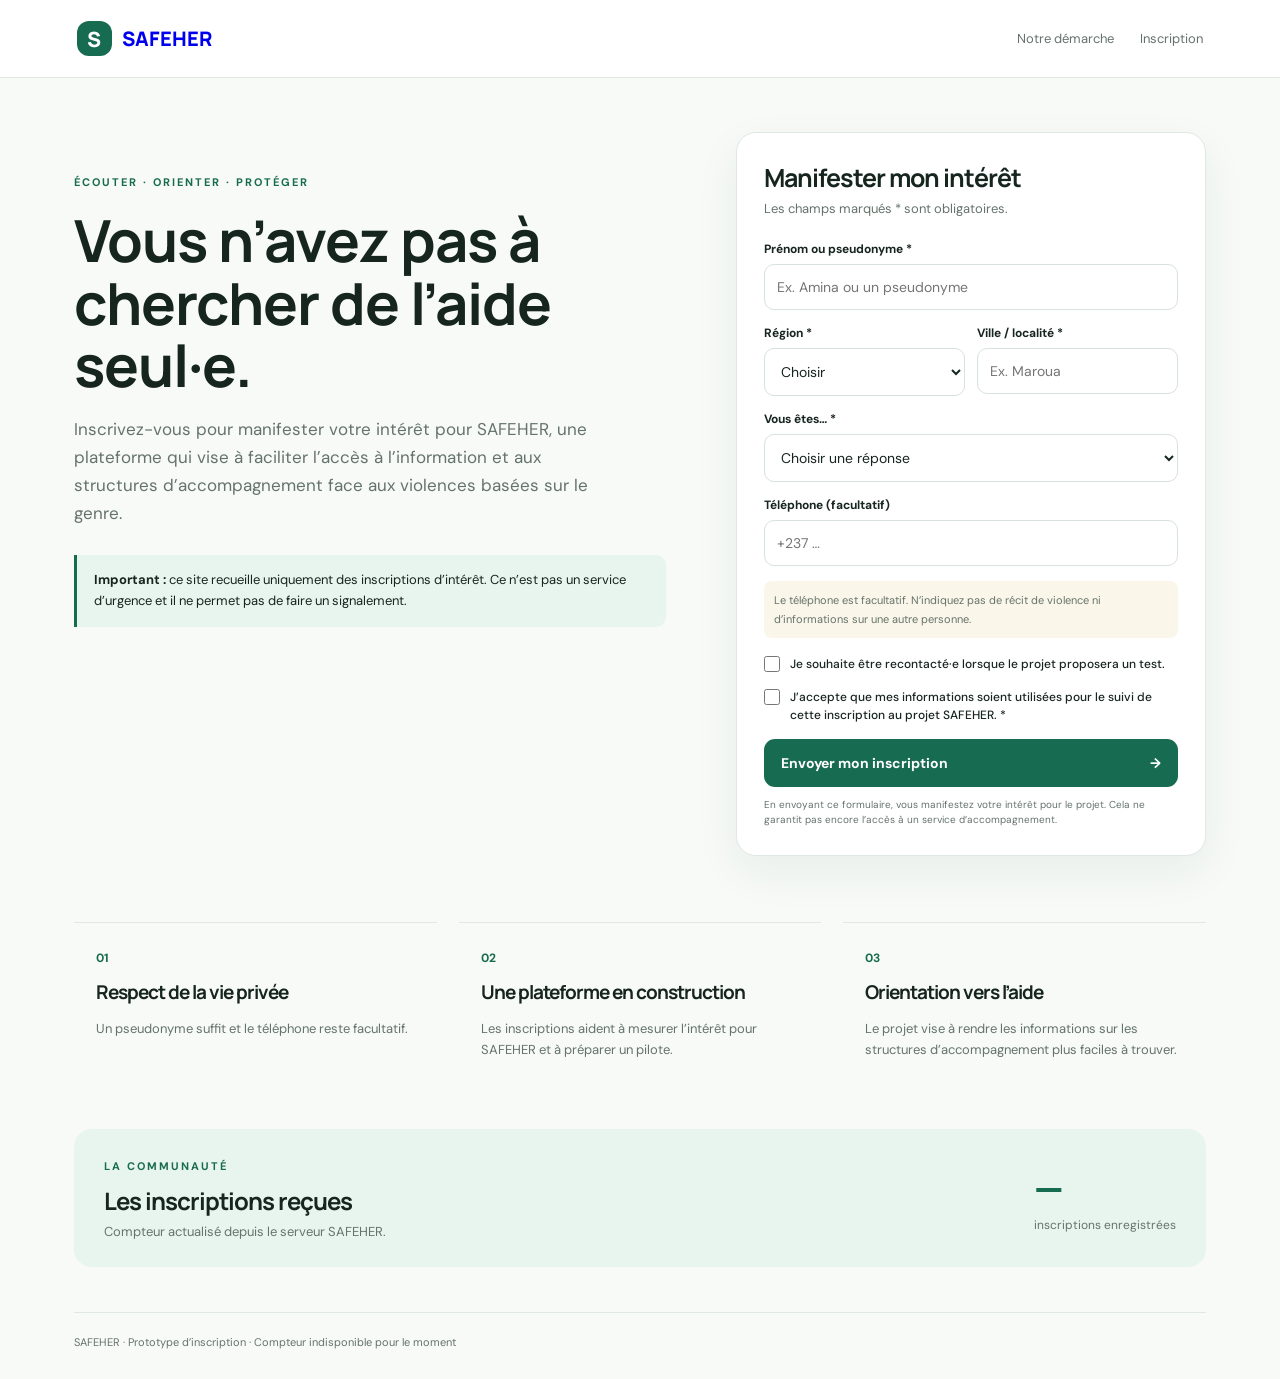
==== index.html @ ee5dd03b "Initialisation frontend" ====
<!doctype html>
<html lang="fr"><head><meta charset="utf-8"><meta name="viewport" content="width=device-width,initial-scale=1">
<title>SAFEHER — Inscription</title><link rel="stylesheet" href="/assets/style.css"></head>
<body>
<header class="top"><a class="brand" href="/"><span class="logo">S</span> SAFEHER</a><nav><a href="#fonctionnement">Notre démarche</a><a href="#inscription">Inscription</a></nav></header>
<main><section class="hero"><div class="hero-copy"><span class="eyebrow">ÉCOUTER · ORIENTER · PROTÉGER</span>
<h1>Vous n’avez pas à chercher de l’aide seul·e.</h1>
<p>Inscrivez-vous pour manifester votre intérêt pour SAFEHER, une plateforme qui vise à faciliter l’accès à l’information et aux structures d’accompagnement face aux violences basées sur le genre.</p>
<div class="note"><strong>Important :</strong> ce site recueille uniquement des inscriptions d’intérêt. Ce n’est pas un service d’urgence et il ne permet pas de faire un signalement.</div></div>
<div class="form-card" id="inscription"><h2>Manifester mon intérêt</h2><p class="sub">Les champs marqués * sont obligatoires.</p><div id="message" class="alert hidden" role="status"></div>
<form id="signup-form">
<label>Prénom ou pseudonyme *<input name="first_name" maxlength="70" required placeholder="Ex. Amina ou un pseudonyme"></label>
<div class="two"><label>Région *<select name="region" required><option value="">Choisir</option><option>Adamaoua</option><option>Centre</option><option>Est</option><option>Extrême-Nord</option><option>Littoral</option><option>Nord</option><option>Nord-Ouest</option><option>Ouest</option><option>Sud</option><option>Sud-Ouest</option></select></label>
<label>Ville / localité *<input name="city" maxlength="90" required placeholder="Ex. Maroua"></label></div>
<label>Vous êtes… *<select name="profile" required><option value="">Choisir une réponse</option><option>Personne intéressée</option><option>Témoin / proche</option><option>Professionnel(le) / association</option><option>Autre</option></select></label>
<label>Téléphone (facultatif)<input name="phone" inputmode="tel" maxlength="30" placeholder="+237 …"></label>
<p class="privacy">Le téléphone est facultatif. N’indiquez pas de récit de violence ni d’informations sur une autre personne.</p>
<label class="check"><input type="checkbox" name="wants_followup" value="yes"><span>Je souhaite être recontacté·e lorsque le projet proposera un test.</span></label>
<label class="check"><input type="checkbox" name="consent" value="yes" required><span>J’accepte que mes informations soient utilisées pour le suivi de cette inscription au projet SAFEHER. *</span></label>
<div class="hp" aria-hidden="true"><label>Ne pas remplir<input name="website" tabindex="-1" autocomplete="off"></label></div>
<button id="submit-btn" type="submit">Envoyer mon inscription <span>→</span></button>
<p class="fine">En envoyant ce formulaire, vous manifestez votre intérêt pour le projet. Cela ne garantit pas encore l’accès à un service d’accompagnement.</p></form></div></section>
<section id="fonctionnement" class="features"><div><span class="num">01</span><h3>Respect de la vie privée</h3><p>Un pseudonyme suffit et le téléphone reste facultatif.</p></div><div><span class="num">02</span><h3>Une plateforme en construction</h3><p>Les inscriptions aident à mesurer l’intérêt pour SAFEHER et à préparer un pilote.</p></div><div><span class="num">03</span><h3>Orientation vers l’aide</h3><p>Le projet vise à rendre les informations sur les structures d’accompagnement plus faciles à trouver.</p></div></section>
<section class="stats" aria-live="polite"><div><span class="eyebrow">LA COMMUNAUTÉ</span><h2>Les inscriptions reçues</h2><p>Compteur actualisé depuis le serveur SAFEHER.</p></div><div class="count"><strong id="total">—</strong><span>inscriptions enregistrées</span></div></section>
<footer>SAFEHER · Prototype d’inscription · <span id="footer-status">Connexion au serveur…</span></footer></main>
<script src="/assets/app.js"></script></body></html>
---- assets/style.css ----
@import url('https://fonts.googleapis.com/css2?family=DM+Sans:wght@400;500;600;700&family=Manrope:wght@500;600;700;800&display=swap');
:root{--ink:#17251f;--green:#176b50;--mint:#e8f5ee;--muted:#65736c;--line:#dfe8e2;--paper:#f7faf7}
*{box-sizing:border-box}body{margin:0;background:var(--paper);color:var(--ink);font-family:'DM Sans',sans-serif}.top{height:78px;display:flex;align-items:center;justify-content:space-between;padding:0 6vw;background:#fff;border-bottom:1px solid var(--line)}.brand{text-decoration:none;font:800 20px Manrope,sans-serif;display:flex;align-items:center;gap:10px}.logo{display:grid;place-items:center;width:35px;height:35px;border-radius:12px;background:var(--green);color:white;font:800 21px Manrope}nav{display:flex;gap:26px}nav a{text-decoration:none;font-size:13px;color:var(--muted)}main{max-width:1180px;margin:auto;padding:54px 24px 30px}.hero{display:grid;grid-template-columns:1fr 470px;gap:70px;align-items:start}.hero-copy{padding-top:38px}.eyebrow{font-size:11px;letter-spacing:2px;font-weight:700;color:var(--green)}h1,h2,h3{font-family:Manrope,sans-serif;letter-spacing:-1px}h1{font-size:clamp(36px,4.6vw,58px);line-height:1.08;max-width:600px;margin:18px 0}p{line-height:1.65;color:var(--muted)}.hero-copy>p{font-size:17px;max-width:550px}.note{background:var(--mint);border-left:3px solid var(--green);padding:15px 17px;border-radius:0 10px 10px 0;font-size:13px;line-height:1.6;margin-top:28px}.form-card{background:#fff;border:1px solid var(--line);border-radius:20px;padding:27px;box-shadow:0 16px 45px #173c2610}.form-card h2{font-size:25px;margin:0 0 3px}.sub{font-size:13px;margin-top:0}.form-card form{margin-top:22px}label{display:block;font-size:12px;font-weight:700;margin:0 0 15px}input,select{width:100%;margin-top:7px;border:1px solid #d7e2da;border-radius:10px;padding:13px 12px;background:#fff;color:var(--ink);font:14px 'DM Sans',sans-serif;outline:none}input:focus,select:focus{border-color:var(--green);box-shadow:0 0 0 3px #176b5015}.two{display:grid;grid-template-columns:1fr 1fr;gap:12px}.privacy{font-size:11px;background:#faf6e9;padding:10px;border-radius:8px;margin:0 0 17px}.check{display:flex;align-items:flex-start;gap:10px;font-weight:500;line-height:1.5}.check input{width:16px;height:16px;margin:1px 0 0;flex-shrink:0;accent-color:var(--green)}button{display:flex;align-items:center;justify-content:space-between;gap:20px;width:100%;border:0;border-radius:11px;background:var(--green);color:#fff;padding:15px 17px;font:700 14px 'DM Sans',sans-serif;cursor:pointer;margin-top:12px}button:disabled{opacity:.65}.fine{font-size:10px;line-height:1.55;margin-bottom:0}.alert{padding:10px;border-radius:8px;font-size:12px;margin:12px 0;background:#fff0ed;color:#9d3022}.alert.success{background:#e8f5ee;color:#176b50}.hidden{display:none}.hp{position:absolute;left:-10000px}.features{display:grid;grid-template-columns:repeat(3,1fr);gap:22px;margin-top:66px}.features>div{padding:23px 22px;border-top:1px solid var(--line)}.num{color:var(--green);font-size:12px;font-weight:700}.features h3{font-size:19px;margin:12px 0 5px}.features p{font-size:13px;margin-bottom:0}.stats{margin-top:45px;background:#e8f5ee;border-radius:18px;padding:25px 30px;display:flex;align-items:center;justify-content:space-between;gap:20px}.stats h2{margin:9px 0 0}.stats p{margin:4px 0 0;font-size:13px}.count strong{display:block;font:800 38px Manrope;color:var(--green)}.count span{font-size:12px;color:var(--muted)}footer{font-size:11px;color:var(--muted);border-top:1px solid var(--line);padding-top:22px;margin-top:45px}@media(max-width:900px){.hero{grid-template-columns:1fr;gap:30px}.hero-copy{padding-top:0}.form-card{max-width:600px}.features{margin-top:35px}.top{padding:0 20px}}@media(max-width:600px){main{padding:30px 16px}.top{height:65px}nav{gap:12px}nav a{font-size:11px}.hero-copy h1{font-size:39px}.form-card{padding:20px}.two,.features{grid-template-columns:1fr}.stats{align-items:flex-start;flex-direction:column}}
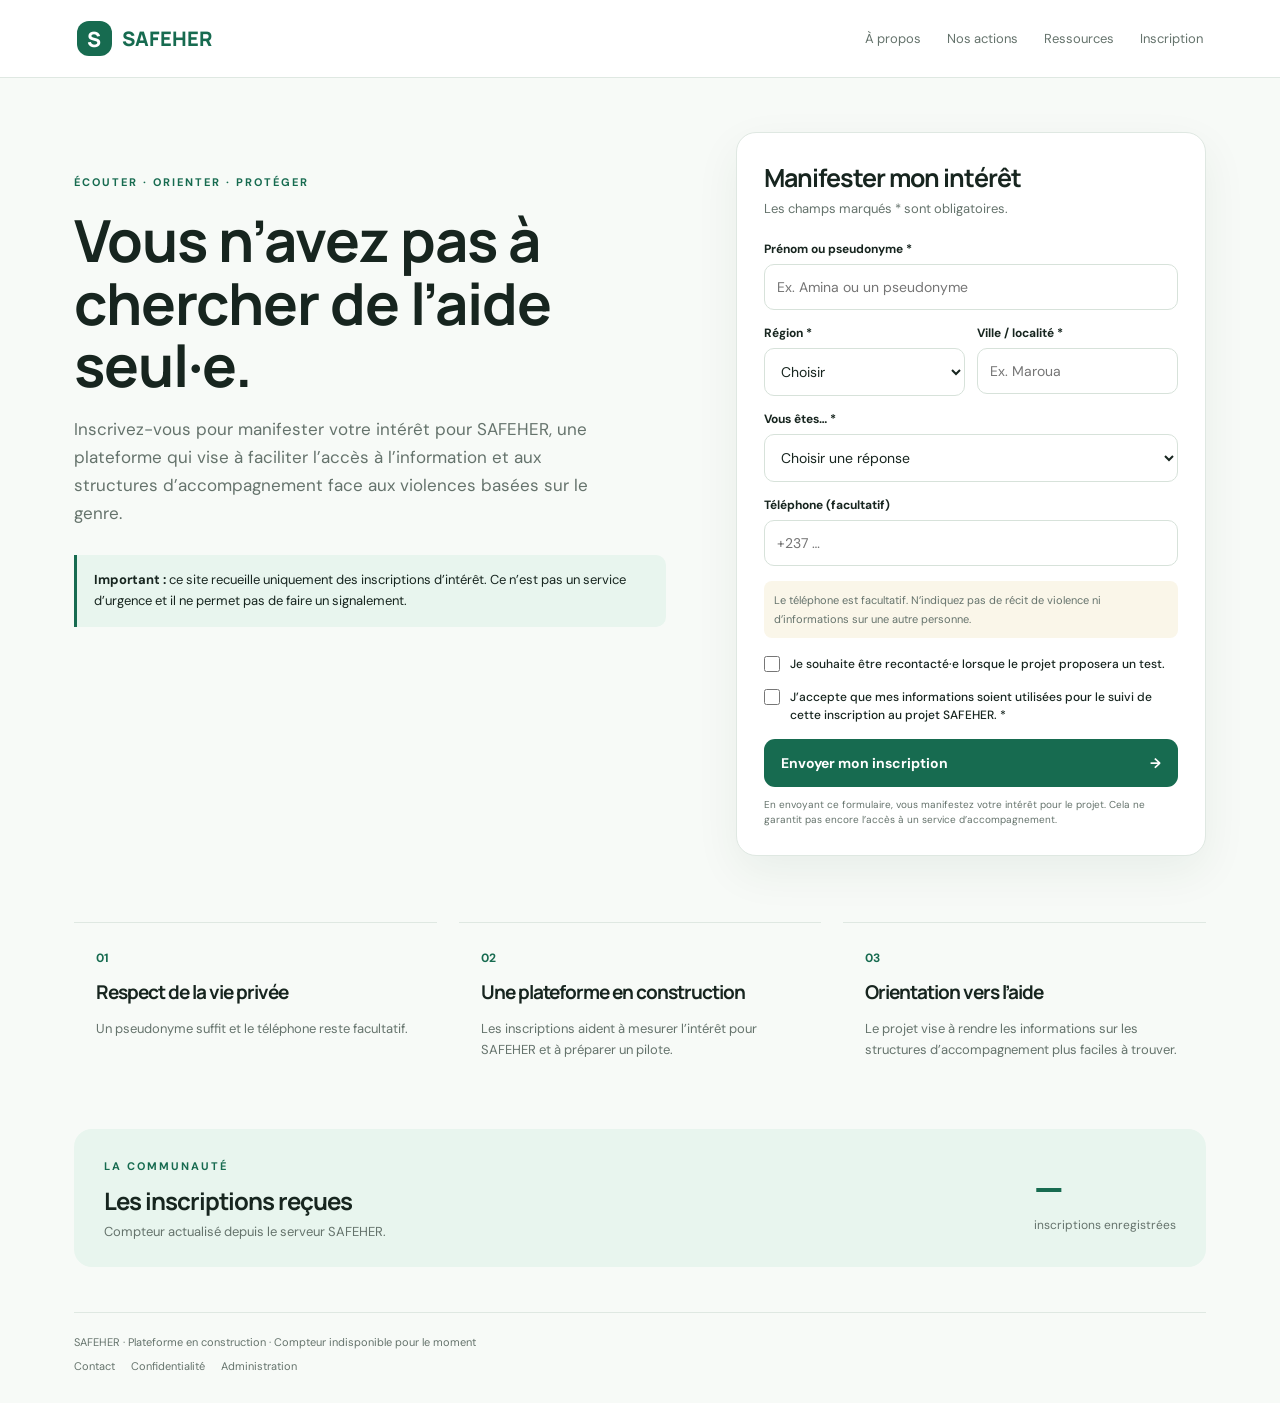
==== commit 68398f99: "maj pages" ====
--- a/index.html
+++ b/index.html
@@ -1,8 +1,8 @@
 <!doctype html>
 <html lang="fr"><head><meta charset="utf-8"><meta name="viewport" content="width=device-width,initial-scale=1">
-<title>SAFEHER — Inscription</title><link rel="stylesheet" href="/assets/style.css"></head>
+<title>SAFEHER — Écouter, orienter, protéger</title><link rel="stylesheet" href="/assets/style.css"></head>
 <body>
-<header class="top"><a class="brand" href="/"><span class="logo">S</span> SAFEHER</a><nav><a href="#fonctionnement">Notre démarche</a><a href="#inscription">Inscription</a></nav></header>
+<header class="top"><a class="brand" href="/"><span class="logo">S</span> SAFEHER</a><nav><a href="/a-propos">À propos</a><a href="/actions">Nos actions</a><a href="/ressources">Ressources</a><a href="#inscription">Inscription</a></nav></header>
 <main><section class="hero"><div class="hero-copy"><span class="eyebrow">ÉCOUTER · ORIENTER · PROTÉGER</span>
 <h1>Vous n’avez pas à chercher de l’aide seul·e.</h1>
 <p>Inscrivez-vous pour manifester votre intérêt pour SAFEHER, une plateforme qui vise à faciliter l’accès à l’information et aux structures d’accompagnement face aux violences basées sur le genre.</p>
@@ -22,5 +22,5 @@
 <p class="fine">En envoyant ce formulaire, vous manifestez votre intérêt pour le projet. Cela ne garantit pas encore l’accès à un service d’accompagnement.</p></form></div></section>
 <section id="fonctionnement" class="features"><div><span class="num">01</span><h3>Respect de la vie privée</h3><p>Un pseudonyme suffit et le téléphone reste facultatif.</p></div><div><span class="num">02</span><h3>Une plateforme en construction</h3><p>Les inscriptions aident à mesurer l’intérêt pour SAFEHER et à préparer un pilote.</p></div><div><span class="num">03</span><h3>Orientation vers l’aide</h3><p>Le projet vise à rendre les informations sur les structures d’accompagnement plus faciles à trouver.</p></div></section>
 <section class="stats" aria-live="polite"><div><span class="eyebrow">LA COMMUNAUTÉ</span><h2>Les inscriptions reçues</h2><p>Compteur actualisé depuis le serveur SAFEHER.</p></div><div class="count"><strong id="total">—</strong><span>inscriptions enregistrées</span></div></section>
-<footer>SAFEHER · Prototype d’inscription · <span id="footer-status">Connexion au serveur…</span></footer></main>
+<footer>SAFEHER · Plateforme en construction · <span id="footer-status">Connexion au serveur…</span><span class="footer-links"><a href="/contact">Contact</a><a href="/confidentialite">Confidentialité</a><a href="/admin">Administration</a></span></footer></main>
 <script src="/assets/app.js"></script></body></html>
--- a/assets/style.css
+++ b/assets/style.css
@@ -1,3 +1,35 @@
 @import url('https://fonts.googleapis.com/css2?family=DM+Sans:wght@400;500;600;700&family=Manrope:wght@500;600;700;800&display=swap');
 :root{--ink:#17251f;--green:#176b50;--mint:#e8f5ee;--muted:#65736c;--line:#dfe8e2;--paper:#f7faf7}
 *{box-sizing:border-box}body{margin:0;background:var(--paper);color:var(--ink);font-family:'DM Sans',sans-serif}.top{height:78px;display:flex;align-items:center;justify-content:space-between;padding:0 6vw;background:#fff;border-bottom:1px solid var(--line)}.brand{text-decoration:none;font:800 20px Manrope,sans-serif;display:flex;align-items:center;gap:10px}.logo{display:grid;place-items:center;width:35px;height:35px;border-radius:12px;background:var(--green);color:white;font:800 21px Manrope}nav{display:flex;gap:26px}nav a{text-decoration:none;font-size:13px;color:var(--muted)}main{max-width:1180px;margin:auto;padding:54px 24px 30px}.hero{display:grid;grid-template-columns:1fr 470px;gap:70px;align-items:start}.hero-copy{padding-top:38px}.eyebrow{font-size:11px;letter-spacing:2px;font-weight:700;color:var(--green)}h1,h2,h3{font-family:Manrope,sans-serif;letter-spacing:-1px}h1{font-size:clamp(36px,4.6vw,58px);line-height:1.08;max-width:600px;margin:18px 0}p{line-height:1.65;color:var(--muted)}.hero-copy>p{font-size:17px;max-width:550px}.note{background:var(--mint);border-left:3px solid var(--green);padding:15px 17px;border-radius:0 10px 10px 0;font-size:13px;line-height:1.6;margin-top:28px}.form-card{background:#fff;border:1px solid var(--line);border-radius:20px;padding:27px;box-shadow:0 16px 45px #173c2610}.form-card h2{font-size:25px;margin:0 0 3px}.sub{font-size:13px;margin-top:0}.form-card form{margin-top:22px}label{display:block;font-size:12px;font-weight:700;margin:0 0 15px}input,select{width:100%;margin-top:7px;border:1px solid #d7e2da;border-radius:10px;padding:13px 12px;background:#fff;color:var(--ink);font:14px 'DM Sans',sans-serif;outline:none}input:focus,select:focus{border-color:var(--green);box-shadow:0 0 0 3px #176b5015}.two{display:grid;grid-template-columns:1fr 1fr;gap:12px}.privacy{font-size:11px;background:#faf6e9;padding:10px;border-radius:8px;margin:0 0 17px}.check{display:flex;align-items:flex-start;gap:10px;font-weight:500;line-height:1.5}.check input{width:16px;height:16px;margin:1px 0 0;flex-shrink:0;accent-color:var(--green)}button{display:flex;align-items:center;justify-content:space-between;gap:20px;width:100%;border:0;border-radius:11px;background:var(--green);color:#fff;padding:15px 17px;font:700 14px 'DM Sans',sans-serif;cursor:pointer;margin-top:12px}button:disabled{opacity:.65}.fine{font-size:10px;line-height:1.55;margin-bottom:0}.alert{padding:10px;border-radius:8px;font-size:12px;margin:12px 0;background:#fff0ed;color:#9d3022}.alert.success{background:#e8f5ee;color:#176b50}.hidden{display:none}.hp{position:absolute;left:-10000px}.features{display:grid;grid-template-columns:repeat(3,1fr);gap:22px;margin-top:66px}.features>div{padding:23px 22px;border-top:1px solid var(--line)}.num{color:var(--green);font-size:12px;font-weight:700}.features h3{font-size:19px;margin:12px 0 5px}.features p{font-size:13px;margin-bottom:0}.stats{margin-top:45px;background:#e8f5ee;border-radius:18px;padding:25px 30px;display:flex;align-items:center;justify-content:space-between;gap:20px}.stats h2{margin:9px 0 0}.stats p{margin:4px 0 0;font-size:13px}.count strong{display:block;font:800 38px Manrope;color:var(--green)}.count span{font-size:12px;color:var(--muted)}footer{font-size:11px;color:var(--muted);border-top:1px solid var(--line);padding-top:22px;margin-top:45px}@media(max-width:900px){.hero{grid-template-columns:1fr;gap:30px}.hero-copy{padding-top:0}.form-card{max-width:600px}.features{margin-top:35px}.top{padding:0 20px}}@media(max-width:600px){main{padding:30px 16px}.top{height:65px}nav{gap:12px}nav a{font-size:11px}.hero-copy h1{font-size:39px}.form-card{padding:20px}.two,.features{grid-template-columns:1fr}.stats{align-items:flex-start;flex-direction:column}}
+
+/* Pages publiques additionnelles */
+a{color:var(--green)}
+.page-hero{padding:44px 0 28px;max-width:850px}
+.page-hero h1{font-size:clamp(34px,5vw,54px);max-width:850px}
+.page-panel{background:#fff;border:1px solid var(--line);border-radius:18px;padding:24px;margin:18px 0}
+.page-grid{display:grid;grid-template-columns:repeat(3,minmax(0,1fr));gap:18px;margin:24px 0}
+.page-grid .page-panel{margin:0}
+.page-panel h2,.page-panel h3{margin-top:0}
+.page-panel p,.page-panel li{font-size:14px}
+.text-link{display:inline-flex;margin-top:12px;font-weight:700;text-decoration:none}
+.footer-links{display:flex;gap:16px;flex-wrap:wrap;margin-top:10px}
+.footer-links a{color:var(--muted);text-decoration:none}
+.admin-wrap{max-width:1120px;margin:0 auto;padding:42px 24px}
+.admin-header{display:flex;justify-content:space-between;align-items:center;gap:18px;flex-wrap:wrap}
+.admin-card{background:#fff;border:1px solid var(--line);border-radius:16px;padding:22px;margin:20px 0}
+.admin-form{max-width:440px}
+.admin-form input{display:block}
+.admin-actions{display:flex;gap:12px;flex-wrap:wrap;margin:16px 0}
+.admin-actions button{width:auto;margin:0}
+button.secondary{background:#fff;color:var(--green);border:1px solid var(--line)}
+.admin-stats{display:grid;grid-template-columns:repeat(3,minmax(0,1fr));gap:14px}
+.metric{background:var(--mint);padding:18px;border-radius:12px}
+.metric strong{font:800 28px Manrope;color:var(--green);display:block}
+.table-wrap{overflow:auto;border:1px solid var(--line);border-radius:12px;background:#fff}
+table{border-collapse:collapse;width:100%;font-size:13px;white-space:nowrap}
+th,td{padding:12px 14px;text-align:left;border-bottom:1px solid var(--line)}
+th{background:#f2f7f3;color:#385247}
+.empty{padding:20px;color:var(--muted);text-align:center}
+.small-note{font-size:12px;color:var(--muted)}
+.hidden{display:none!important}
+@media(max-width:750px){.page-grid,.admin-stats{grid-template-columns:1fr}.admin-wrap{padding:28px 16px}.top{height:auto;min-height:65px;padding-top:14px;padding-bottom:14px;align-items:flex-start;gap:10px;flex-wrap:wrap}nav{flex-wrap:wrap}}
